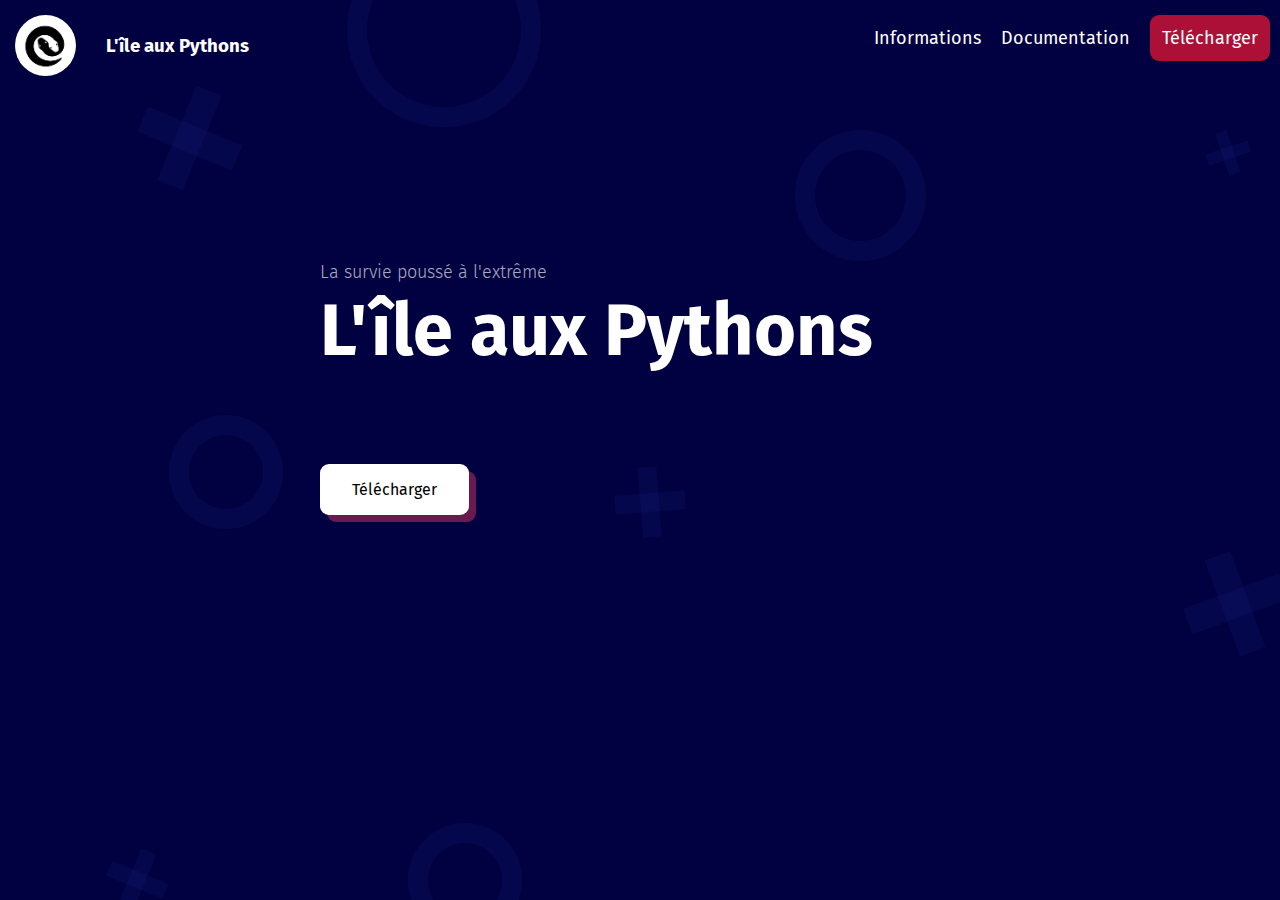
==== index.html @ 4f551bfe "first commit" ====
<!DOCTYPE html>
<html lang="fr">

    <head>
        <meta charset="UTF-8">
        <meta http-equiv="X-UA-Compatible" content="IE=edge">
        <meta name="viewport" content="width=device-width, initial-scale=1.0">
        <link rel="stylesheet" href="scss/home.css">

        <title>Île aux Python</title>
    </head>

    <body>

        <nav>
            <div class="main-headings">
                <img src="ressources/snake_logo.jpg" alt="logo">
                <h3>L'île aux Pythons</h3>
            </div>
            <div class="links">
                <a href="informations.html">Informations</a>
                <a href="documentation.html">Documentation</a>
                <a href="download.html" class="red-button">Télécharger</a>
            </div>
        </nav>

        <main>
            <div class="title">
                <h4>La survie poussé à l'extrême</h4>
                <h1>L'île aux Pythons</h1>
            </div>
            <a href="./download.html" class="download-btn">Télécharger</a>
        </main>
    </body>

</html>
---- scss/home.css ----
@import url("https://fonts.googleapis.com/css2?family=Fira+Sans:wght@400;500;600;700;800;900&display=swap");
* {
  margin: 0;
  padding: 0;
  -webkit-box-sizing: border-box;
          box-sizing: border-box;
  font-family: "Fira Sans", Arial, Helvetica, sans-serif;
}

body {
  background-image: url("../ressources/background.png");
}

nav {
  display: -webkit-box;
  display: -ms-flexbox;
  display: flex;
  -webkit-box-orient: horizontal;
  -webkit-box-direction: normal;
      -ms-flex-direction: row;
          flex-direction: row;
  -webkit-box-pack: justify;
      -ms-flex-pack: justify;
          justify-content: space-between;
  -webkit-box-align: center;
      -ms-flex-align: center;
          align-items: center;
}

nav .main-headings {
  display: -webkit-box;
  display: -ms-flexbox;
  display: flex;
  -webkit-box-orient: horizontal;
  -webkit-box-direction: normal;
      -ms-flex-direction: row;
          flex-direction: row;
  -webkit-box-align: center;
      -ms-flex-align: center;
          align-items: center;
  margin: 15px 0 0 15px;
}

nav .main-headings > [alt="logo"] {
  margin-right: 30px;
  border-radius: 50%;
  width: 61px;
  height: 61 px;
}

nav .main-headings > h3 {
  color: #fff;
  font-weight: 700;
}

nav .links {
  display: -webkit-box;
  display: -ms-flexbox;
  display: flex;
  -webkit-box-orient: horizontal;
  -webkit-box-direction: normal;
      -ms-flex-direction: row;
          flex-direction: row;
  -webkit-box-pack: justify;
      -ms-flex-pack: justify;
          justify-content: space-between;
  -webkit-box-align: center;
      -ms-flex-align: center;
          align-items: center;
}

nav .links a {
  margin: 0 10px;
  color: #fff;
  text-decoration: none;
  font-size: 18px;
  font-weight: 400;
}

nav .links a.red-button {
  background-color: #ad1037;
  border-radius: 9px;
  padding: 0.75rem;
}

main {
  margin-top: 20vh;
  margin-left: 25vw;
}

main .download-btn {
  color: #fff;
  text-decoration: none;
  display: inline-block;
  margin-top: 10vh;
  color: #000;
  background: #fff;
  padding: 1rem 2rem;
  border-radius: 9px;
  position: relative;
}

main .download-btn::before {
  content: "";
  position: absolute;
  border-radius: 9px;
  z-index: -1;
  top: 7px;
  bottom: -7px;
  right: -7px;
  left: 7px;
  top: 7px;
  bottom: -7px;
  right: -7px;
  left: 7px;
  background: rgba(209, 52, 91, 0.5);
  -webkit-transition: all 200ms ease;
  transition: all 200ms ease;
}

main .download-btn:hover::before {
  top: 4px;
  bottom: -4px;
  right: -4px;
  left: 4px;
}

main > .title h4 {
  font-weight: 300;
  font-size: 18px;
  color: rgba(255, 255, 255, 0.68);
  line-height: 2rem;
}

main > .title h1 {
  font-size: 72px;
  font-weight: 700;
  color: #fff;
}
/*# sourceMappingURL=home.css.map */
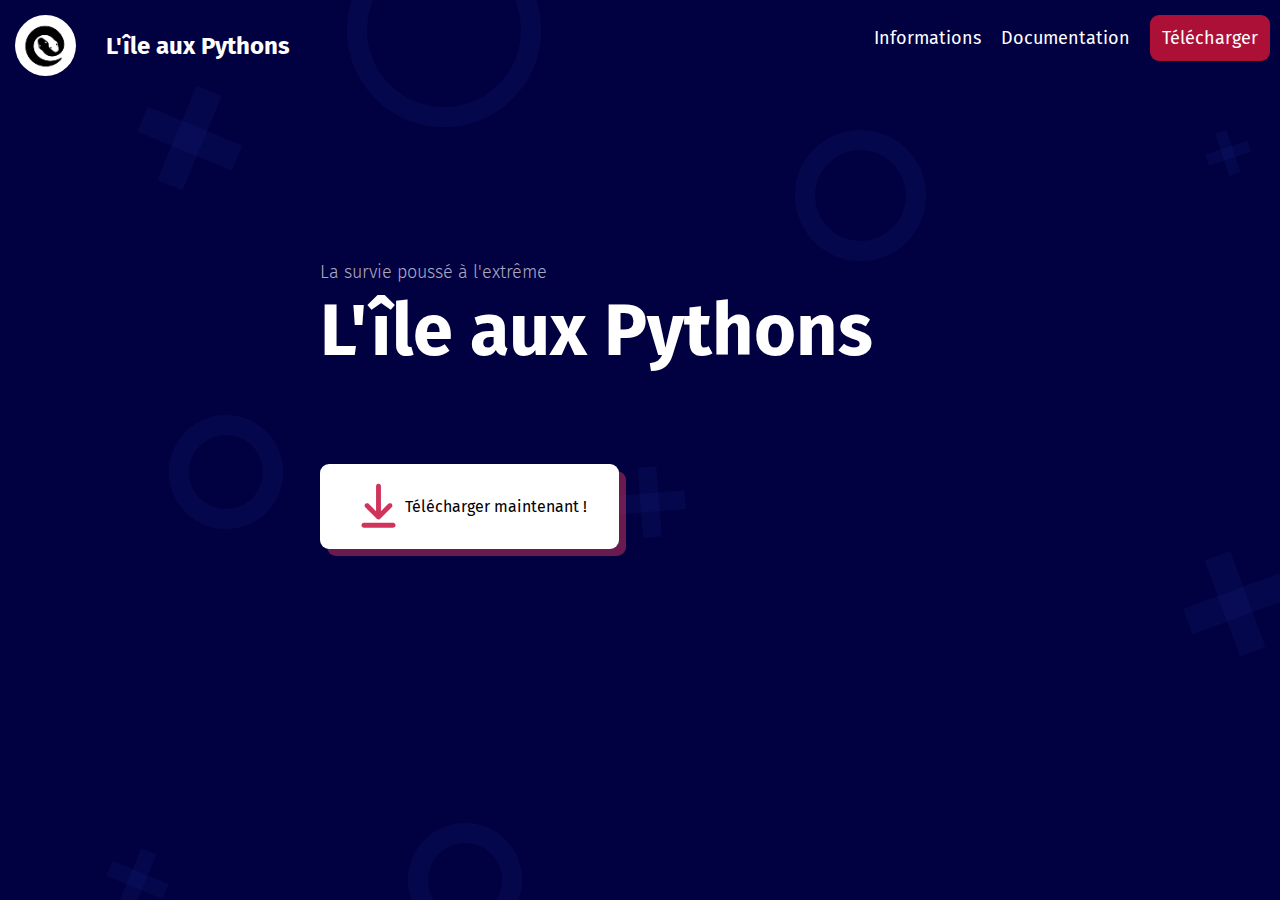
==== commit 5bd07a12: "added a favicon and an icon to download" ====
--- a/index.html
+++ b/index.html
@@ -6,7 +6,7 @@
         <meta http-equiv="X-UA-Compatible" content="IE=edge">
         <meta name="viewport" content="width=device-width, initial-scale=1.0">
         <link rel="stylesheet" href="scss/home.css">
-
+        <link rel="shortcut icon" href="ressources/snake_logo.ico" type="image/x-icon">
         <title>Île aux Python</title>
     </head>
 
@@ -15,7 +15,7 @@
         <nav>
             <div class="main-headings">
                 <img src="ressources/snake_logo.jpg" alt="logo">
-                <h3>L'île aux Pythons</h3>
+                <a href="index.html">L'île aux Pythons</a>
             </div>
             <div class="links">
                 <a href="informations.html">Informations</a>
@@ -29,7 +29,8 @@
                 <h4>La survie poussé à l'extrême</h4>
                 <h1>L'île aux Pythons</h1>
             </div>
-            <a href="./download.html" class="download-btn">Télécharger</a>
+            <a href="./download.html" class="download-btn"><img src="./ressources/arrow-download.svg"
+                    alt="Télécharger maintenant">Télécharger maintenant !</a>
         </main>
     </body>
 
--- a/scss/home.css
+++ b/scss/home.css
@@ -9,6 +9,10 @@
 
 body {
   background-image: url("../ressources/background.png");
+}
+
+main {
+  margin-left: 25vw;
 }
 
 nav {
@@ -48,7 +52,10 @@
   height: 61 px;
 }
 
-nav .main-headings > h3 {
+nav .main-headings > a {
+  color: #fff;
+  text-decoration: none;
+  font-size: 24px;
   color: #fff;
   font-weight: 700;
 }
@@ -85,16 +92,24 @@
 
 main {
   margin-top: 20vh;
-  margin-left: 25vw;
 }
 
 main .download-btn {
   color: #fff;
   text-decoration: none;
-  display: inline-block;
   margin-top: 10vh;
   color: #000;
   background: #fff;
+  display: -webkit-inline-box;
+  display: -ms-inline-flexbox;
+  display: inline-flex;
+  -webkit-box-orient: horizontal;
+  -webkit-box-direction: normal;
+      -ms-flex-direction: row;
+          flex-direction: row;
+  -webkit-box-align: center;
+      -ms-flex-align: center;
+          align-items: center;
   padding: 1rem 2rem;
   border-radius: 9px;
   position: relative;
